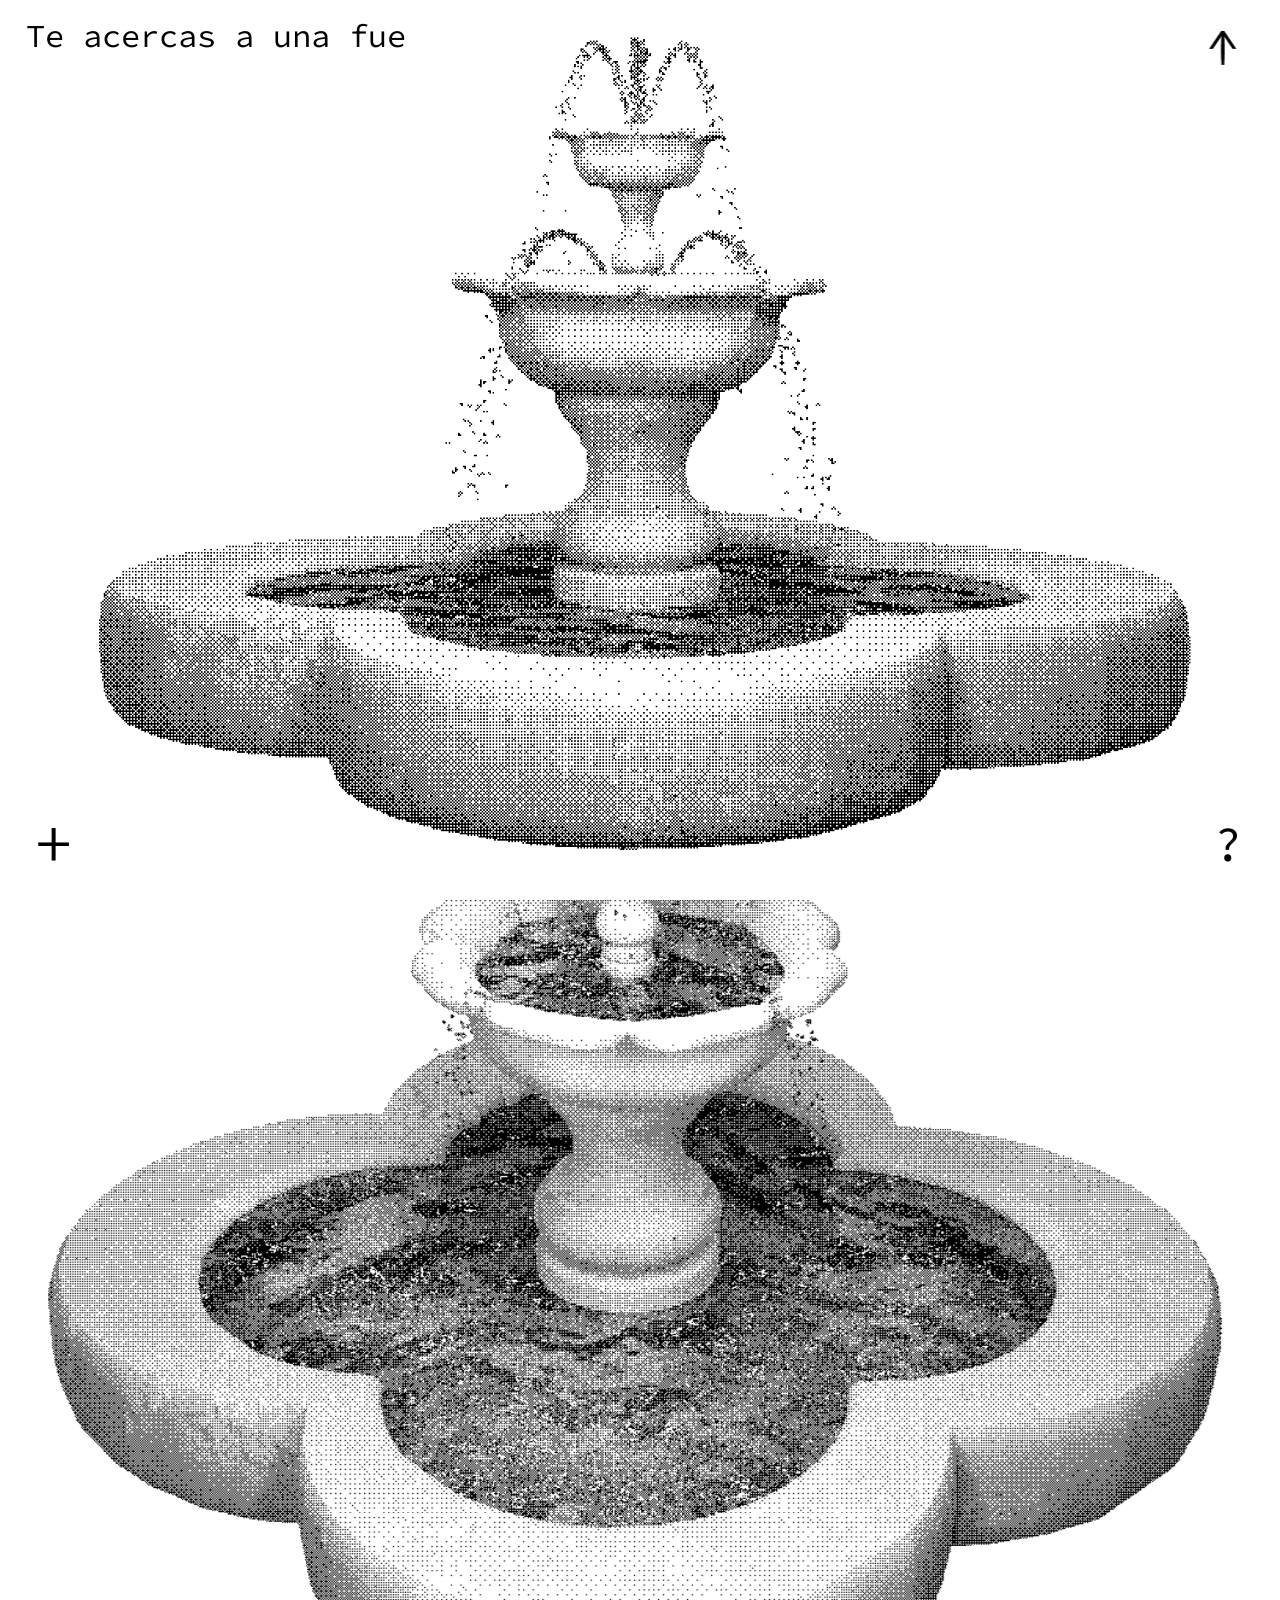
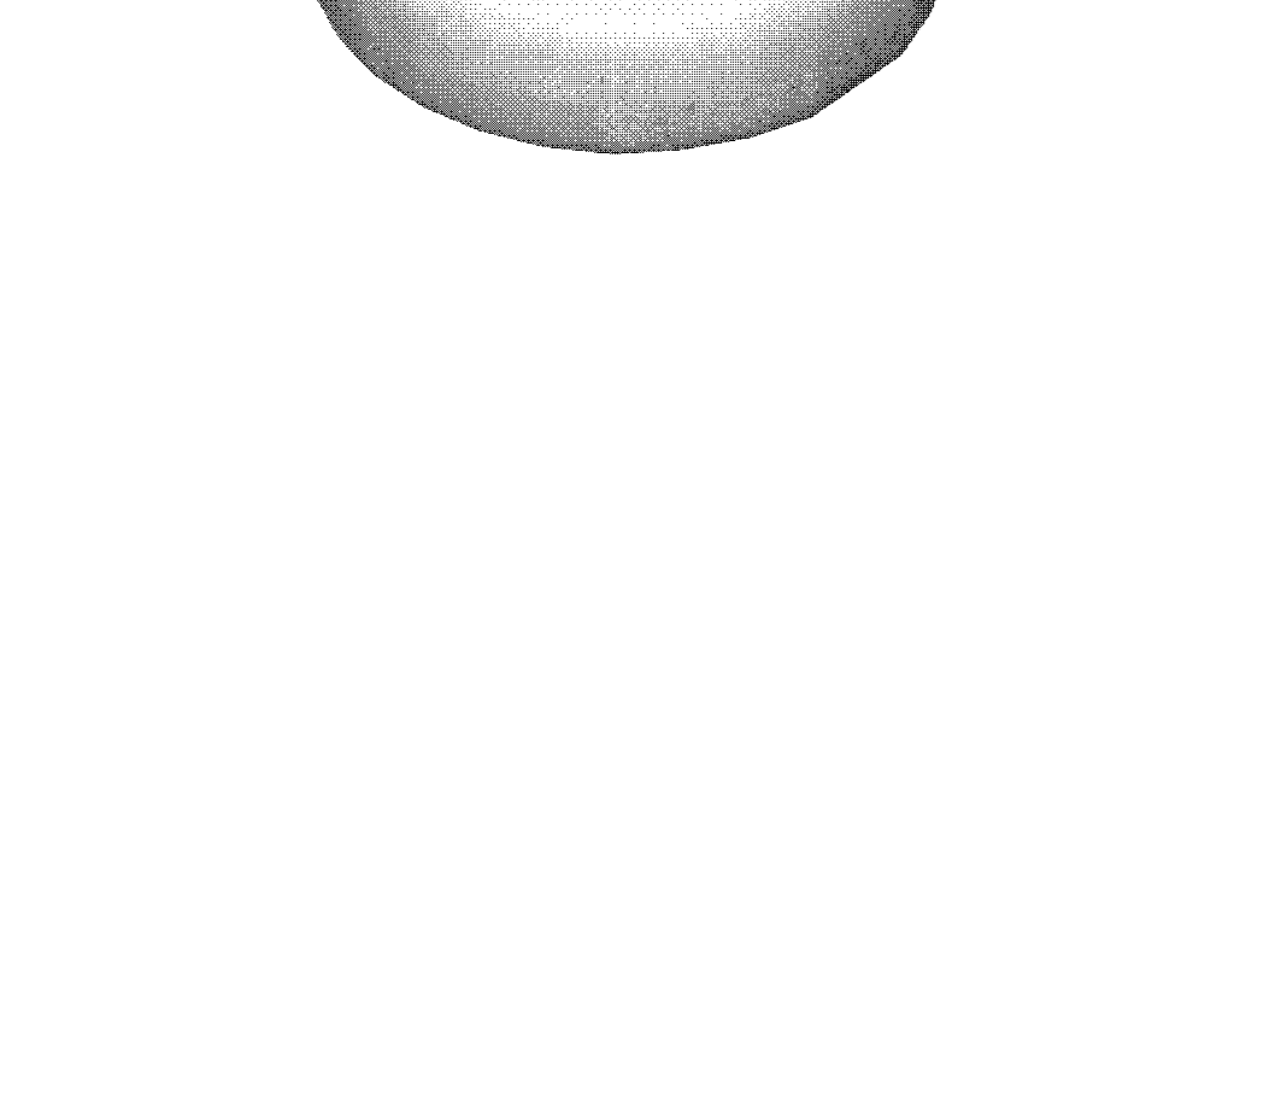
==== index.html @ 83a5a910 "init" ====
<!doctype html>
<html lang="es">
  <head>
    <meta charset="utf-8" />
    <meta name="viewport" content="width=device-width, initial-scale=1.0" />
    <title>Fuente de los Deseos — Cauce</title>
    <link
      href="https://fonts.googleapis.com/css2?family=Source+Code+Pro:ital,wght@0,300;0,400;0,700;1,400&display=swap"
      rel="stylesheet"
    />
    <script src="https://code.jquery.com/jquery-3.6.0.min.js"></script>
    <link rel="stylesheet" href="style.css" />
  </head>
  <body>
    <div id="top" style="display: none; position: absolute; top: 0; height: 0"></div>

    <header>
      <a id="typedtext" href="#bottom" style="display: inline-block; color: black"></a>
      <p id="secondtyped" style="display: block"></p>
    </header>

    <form id="coin-input" class="form">
      <textarea maxlength="150" rows="5" id="response" placeholder="escribe aqui" required></textarea>
      <button id="save-button" type="submit">Lanzar moneda</button>
    </form>

    <div id="gallery"></div>
    <div id="coin-show"></div>

    <div class="introGif-container" id="introGif">
      <canvas id="fountainzoom"></canvas>
    </div>

    <div class="basin-container" id="basinDiv">
      <div id="scrollTop-container">
        <a href="#top" id="scrollTotop">---&gt;</a>
      </div>
      <div id="menu-container">
        <ul style="list-style-type: none">
          <li id="wish">Un aprendizaje</li>
          <li id="poem">Una pregunta</li>
          <li id="resource">Un deseo</li>
        </ul>
      </div>
      <div class="entry-page"></div>
      <div id="about-container">
        <p>
          La Fuente de los Deseos es donde el cauce llega a su estuario.<br /><br />
          Esta fuente guarda aprendizajes, preguntas y deseos<br /><br />
        </p>
      </div>
      <div id="bottom-container">
        <div id="plus"><p>+</p></div>
        <div id="minus" class="hide"><p>-</p></div>
        <div id="about"><p>?</p></div>
        <div id="about-close" class="hide"><p>+</p></div>
        <div id="tossback"><p>Devolver</p></div>
      </div>
      <div id="nevermind"><p>Mejor no</p></div>
    </div>

    <div id="bottom" style="position: absolute; bottom: 0; top: 200vh"></div>
    <div id="moneda-label"></div>

    <script src="./main.js"></script>
  </body>
</html>
---- style.css ----
:root {
  overflow-x: hidden;
}
body {
  margin: 0;
  padding: 0;
  font-size: 24pt;
  height: 200vh;
  overscroll-behavior: none;
  -ms-overflow-style: none;
  scrollbar-width: none;
  background: white;
}
body::-webkit-scrollbar {
  display: none;
}
* {
  font-family: "Source Code Pro", monospace;
}
header {
  position: fixed;
  top: 1.75vh;
  left: 2vw;
  padding: 0 2.5vw 0 0;
  z-index: 9000;
}
p {
  margin: 0;
}
p,
h1,
h2 {
  user-select: none;
  font-size: 24pt;
}
li {
  font-size: 24pt;
  line-height: 42pt;
  cursor: pointer;
}
#typedtext {
  position: fixed;
  text-decoration: none;
  z-index: 1000;
  pointer-events: none;
  color: black;
}
#typedtext.active {
  pointer-events: auto;
}
#typedtext:hover {
  text-decoration: underline dotted black;
}
.introGif-container {
  padding: 0;
  margin: 0;
  height: 100vh;
  max-width: 100vw;
  background-size: auto 93.75%;
  background-repeat: no-repeat;
  background-position: center;
}
canvas {
  margin-top: -1px;
  z-index: 10;
  position: fixed;
  left: 46.25%;
  top: 50%;
  height: 100vh;
  max-width: 100vw;
  transform: translate(-50%, -50%);
}
.basin-container {
  opacity: 0;
  visibility: hidden;
  transition:
    opacity 0.3s,
    visibility 0.3s;
  margin-top: 100vh;
  z-index: 10;
  position: sticky;
  bottom: 0;
  left: 1vw;
  height: 100vh;
  width: 100vw;
  background-size: auto 96%;
  background-repeat: no-repeat;
  background-position: top center;
}
#scrollTop-container {
  transform: rotate(-90deg);
  position: fixed;
  display: flex;
  top: 1vh;
  right: 2.25vw;
  height: 40pt;
  width: 50pt;
}
#scrollTotop {
  text-decoration: none;
  color: black;
  font-size: 36pt;
  letter-spacing: -24px;
  z-index: 1000;
}
form {
  text-align: center;
  position: fixed;
}
#coin-input {
  display: none;
  z-index: 300;
}
#response {
  text-align: center;
  resize: none;
  font-size: 24pt;
  border-radius: 50%;
  border: 0px;
  background: none;
  height: 41vh;
  width: 41vh;
  position: fixed;
  bottom: 78px;
  left: calc(50vw - 20.6vh);
  overflow: visible;
  padding: 46px;
  box-sizing: border-box;
  color: black;
}
textarea:focus,
input:focus {
  outline: none;
}
::placeholder {
  color: white;
  opacity: 0.6;
}
#coin-show {
  display: none;
  z-index: 8000000;
  text-align: center;
  position: fixed;
}
.retrieve-text {
  text-align: center;
  font-size: 24pt;
  height: 41vh;
  width: 41vh;
  position: fixed;
  bottom: 45px;
  left: calc(50vw - 20.5vh);
  overflow: visible;
  padding: 5vh;
  box-sizing: border-box;
}
#save-button {
  font-size: 24pt;
  color: black;
  cursor: pointer;
  background-color: white;
  box-sizing: border-box;
  margin: 0;
  font-family: "Source Code Pro", monospace;
  padding: 0;
  border: none;
  position: fixed;
  right: 25px;
  bottom: 23px;
  line-height: 0;
  height: 43px;
}
#nevermind {
  position: fixed;
  display: none;
  left: 2vw;
  bottom: 3.5vh;
  pointer-events: all;
  cursor: pointer;
  z-index: 100;
}
#nevermind p {
  margin-bottom: 0;
  line-height: 1.1;
}
.hide {
  display: none !important;
}
#gallery {
  position: absolute;
  width: 50vw;
  height: 22vw;
  left: 25.5vw;
  top: 13vw;
  z-index: 115;
  mix-blend-mode: multiply;
}
#gallery > svg {
  position: fixed;
  cursor: pointer;
  width: 3vw;
  height: auto;
  transform: translate(-50%, -50%);
}
#gallery > img.moneda-en-agua {
  position: fixed;
  cursor: pointer;
  width: 3vw;
  height: auto;
  transform: translate(-50%, -50%);
}
#bottom-container {
  z-index: 1000;
  position: fixed;
  display: flex;
  flex-direction: row;
  width: 95%;
  height: 10vh;
  bottom: 0;
  margin: 2vh 2.5vw 2.5vh 2.5vw;
  pointer-events: none;
}
#plus,
#minus {
  position: absolute;
  display: flex;
  left: 0;
  bottom: 0;
  pointer-events: all;
  cursor: pointer;
}
#plus p,
#minus p {
  margin-bottom: 0;
  font-weight: 300;
  font-size: 54pt;
  -webkit-text-stroke: 1px black;
  line-height: 52pt;
}
ul {
  padding-inline-start: 16px;
}
#menu-container {
  max-width: 24vw;
  position: fixed;
  bottom: 10vh;
  left: 1.6vw;
  display: none;
}
#about-container {
  width: 16vw;
  max-height: 80vh;
  position: fixed;
  right: 2.5vw;
  display: none;
  overflow-y: scroll;
  bottom: 10vh;
  text-align: right;
}
#about-container > p {
  font-size: 18pt;
  line-height: 1.4;
}
#about {
  position: absolute;
  display: flex;
  right: 5px;
  bottom: 0;
  pointer-events: all;
  cursor: pointer;
}
#about-close {
  position: absolute;
  display: flex;
  right: 0;
  bottom: 0;
  pointer-events: all;
  cursor: pointer;
}
#about > p {
  margin-bottom: 0;
  line-height: 1.39;
  font-size: 36pt;
}
#about-close > p {
  margin-bottom: 0;
  font-weight: 300;
  font-size: 55pt;
  -webkit-text-stroke: 1px black;
  line-height: 50pt;
  transform: rotate(45deg);
}
#tossback {
  position: absolute;
  display: none;
  right: 0.5vw;
  bottom: 0;
  pointer-events: all;
  cursor: pointer;
}
#tossback p {
  margin-bottom: 0;
  line-height: 1.1;
}
#moneda-label {
  position: fixed;
  font-size: 12pt;
  background: white;
  padding: 2px 6px;
  pointer-events: none;
  display: none;
  z-index: 9999;
  border: 1px solid black;
}
.moneda-entrada {
  height: 45vh;
  position: fixed;
  bottom: 60px;
  left: calc(50vw - 22.5vh);
  animation: fade-in 0.3s forwards;
}
.moneda-grande {
  height: 45vh;
  width: 45vh;
  position: fixed;
  bottom: 60px;
  left: calc(50vw - 22.5vh);
}
@keyframes fade-in {
  from {
    opacity: 0;
  }
  to {
    opacity: 1;
  }
}
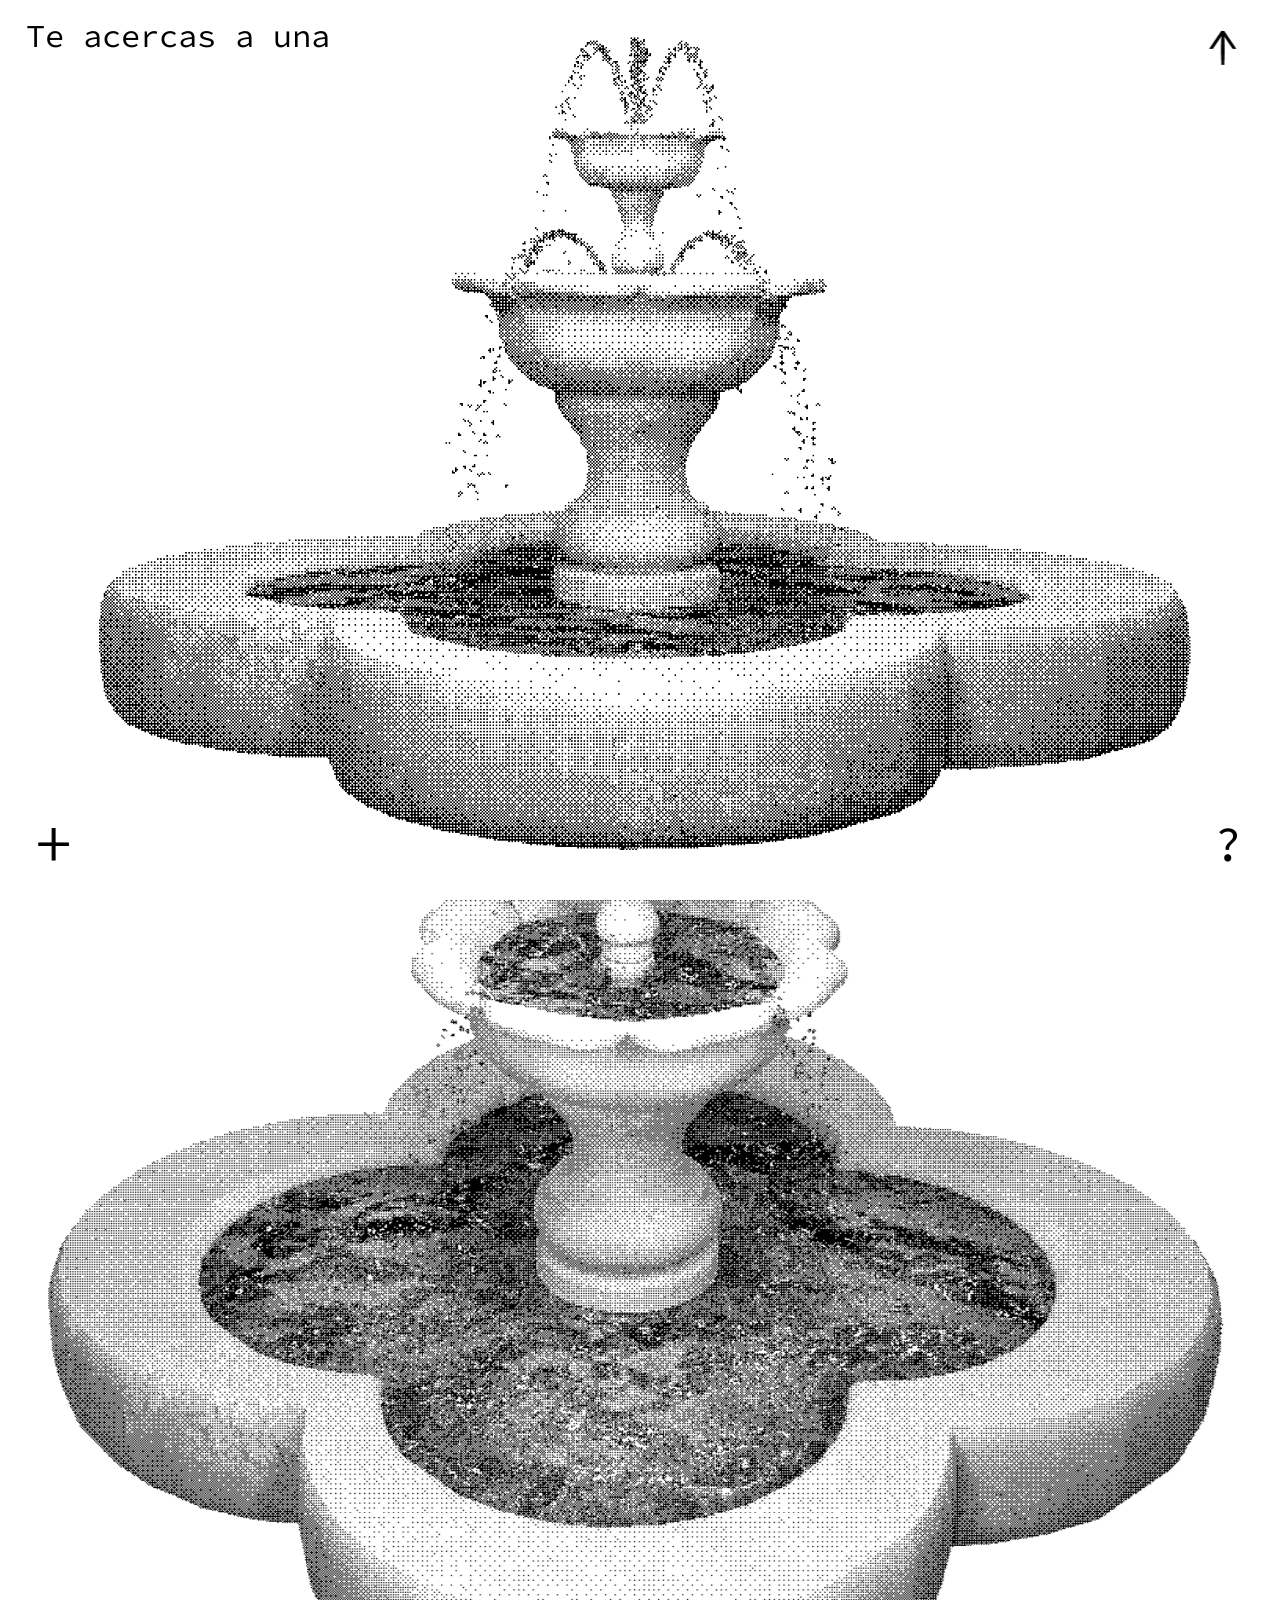
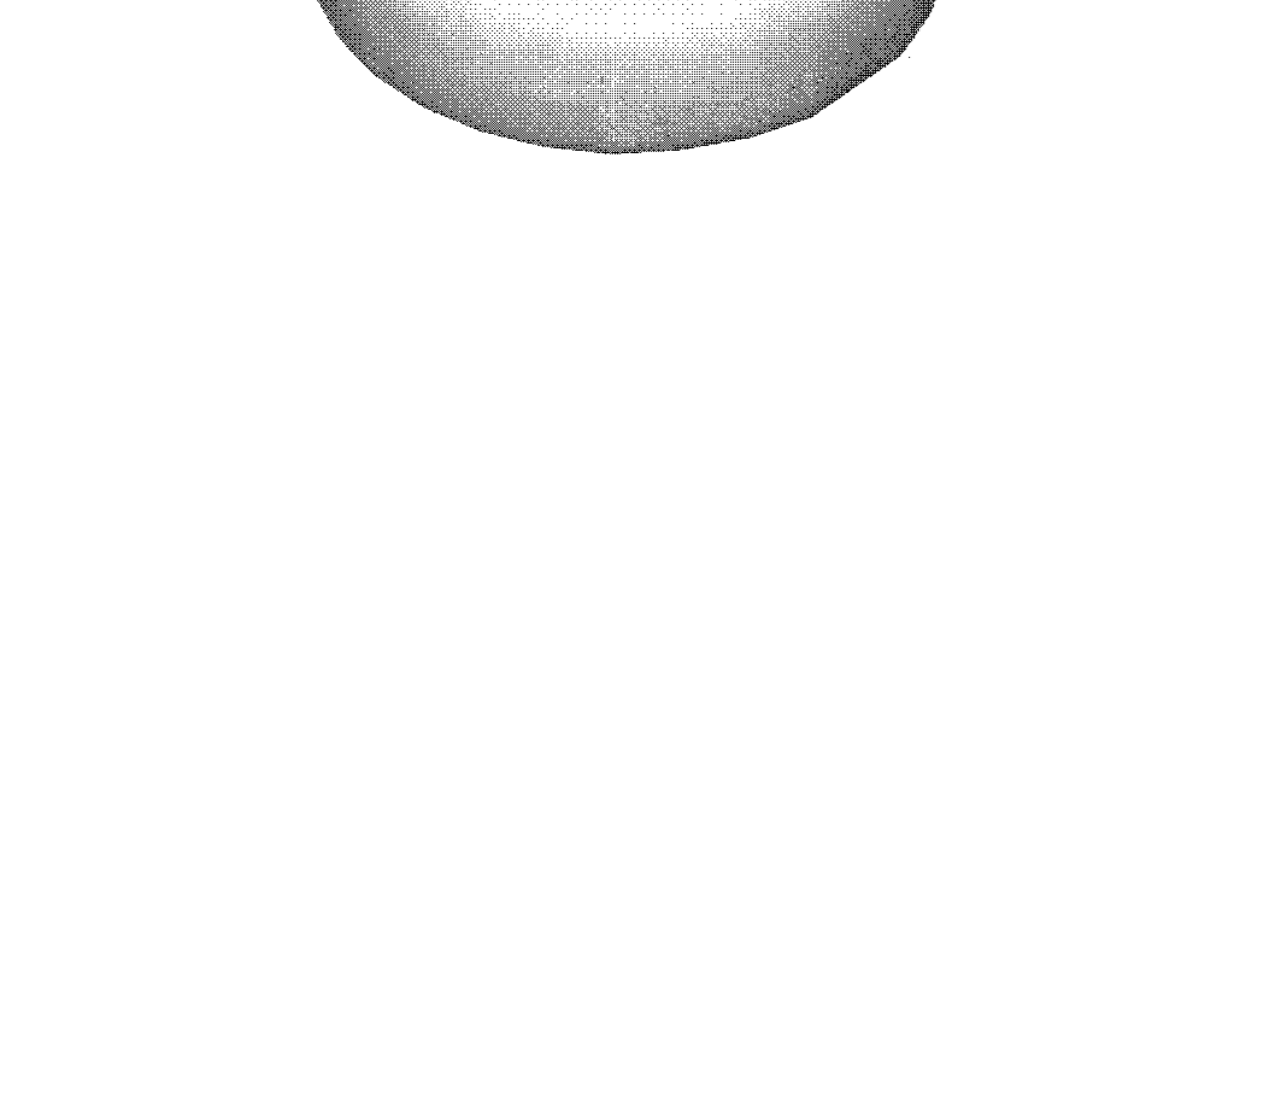
==== commit e516377a: "update text" ====
--- a/index.html
+++ b/index.html
@@ -3,7 +3,7 @@
   <head>
     <meta charset="utf-8" />
     <meta name="viewport" content="width=device-width, initial-scale=1.0" />
-    <title>Fuente de los Deseos — Cauce</title>
+    <title>Fuente de los deseos</title>
     <link
       href="https://fonts.googleapis.com/css2?family=Source+Code+Pro:ital,wght@0,300;0,400;0,700;1,400&display=swap"
       rel="stylesheet"
@@ -46,7 +46,8 @@
       <div id="about-container">
         <p>
           La Fuente de los Deseos es donde el cauce llega a su estuario.<br /><br />
-          Esta fuente guarda aprendizajes, preguntas y deseos<br /><br />
+          Esta fuente guarda aprendizajes, preguntas y deseos.  <br /><br />
+          (web original a-fountain.glitch.me, ahora 404)<br /><br />
         </p>
       </div>
       <div id="bottom-container">
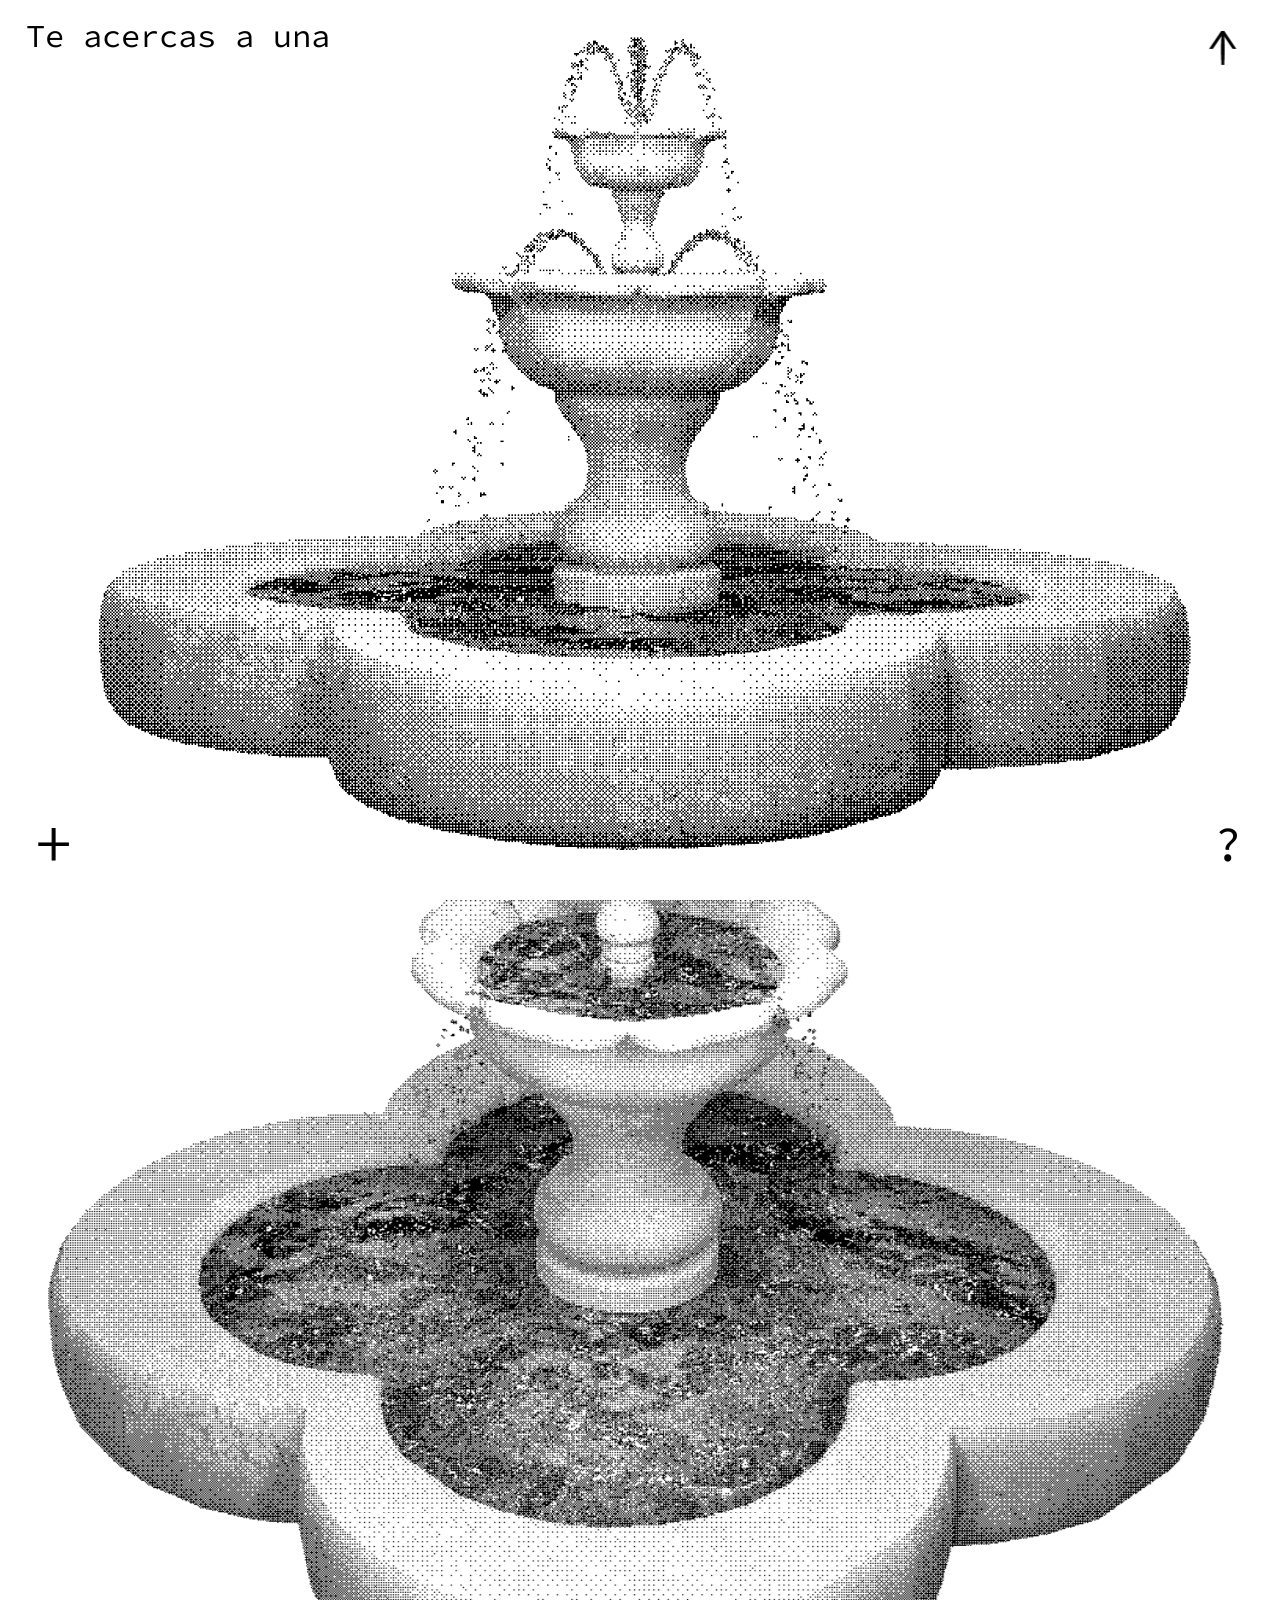
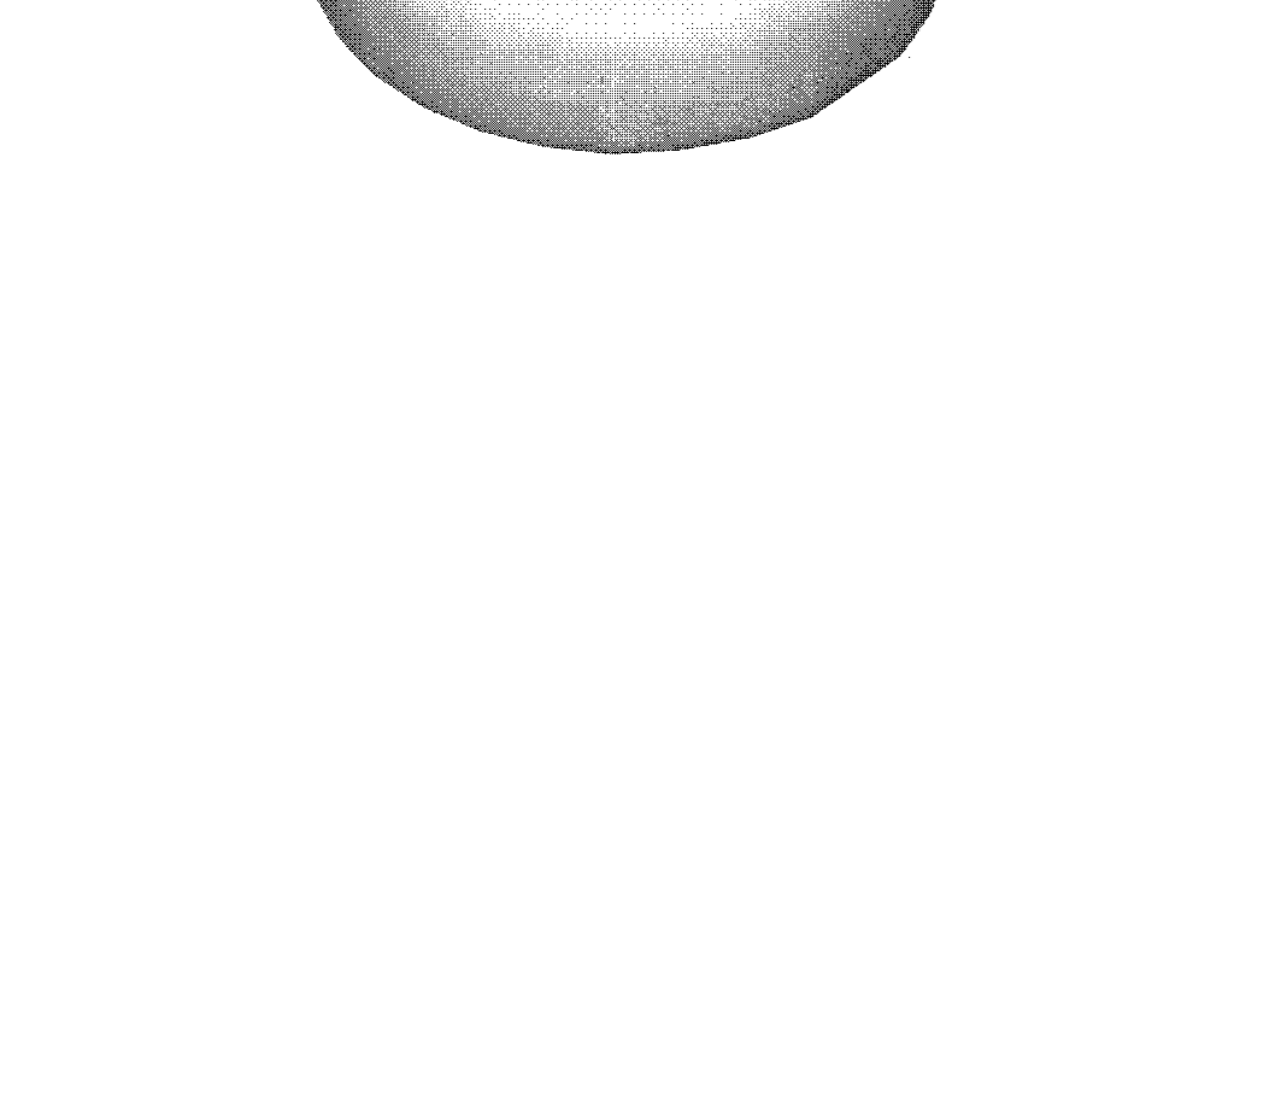
==== commit 1d833564: "update" ====
--- a/index.html
+++ b/index.html
@@ -20,7 +20,7 @@
     </header>
 
     <form id="coin-input" class="form">
-      <textarea maxlength="150" rows="5" id="response" placeholder="escribe aqui" required></textarea>
+      <textarea rows="5" id="response" placeholder="escribe aqui" required></textarea>
       <button id="save-button" type="submit">Lanzar moneda</button>
     </form>
 
@@ -35,24 +35,16 @@
       <div id="scrollTop-container">
         <a href="#top" id="scrollTotop">---&gt;</a>
       </div>
-      <div id="menu-container">
-        <ul style="list-style-type: none">
-          <li id="wish">Un aprendizaje</li>
-          <li id="poem">Una pregunta</li>
-          <li id="resource">Un deseo</li>
-        </ul>
-      </div>
       <div class="entry-page"></div>
       <div id="about-container">
         <p>
           La Fuente de los Deseos es donde el cauce llega a su estuario.<br /><br />
-          Esta fuente guarda aprendizajes, preguntas y deseos.  <br /><br />
+          Esta fuente guarda deseos.<br /><br />
           (web original a-fountain.glitch.me, ahora 404)<br /><br />
         </p>
       </div>
       <div id="bottom-container">
         <div id="plus"><p>+</p></div>
-        <div id="minus" class="hide"><p>-</p></div>
         <div id="about"><p>?</p></div>
         <div id="about-close" class="hide"><p>+</p></div>
         <div id="tossback"><p>Devolver</p></div>
--- a/style.css
+++ b/style.css
@@ -115,16 +115,16 @@
   text-align: center;
   resize: none;
   font-size: 24pt;
-  border-radius: 50%;
   border: 0px;
   background: none;
-  height: 41vh;
+  height: 33vh;
   width: 41vh;
   position: fixed;
   bottom: 78px;
   left: calc(50vw - 20.6vh);
   overflow: visible;
-  padding: 46px;
+  overflow-y: auto;
+  scrollbar-width: none;
   box-sizing: border-box;
   color: black;
 }
@@ -150,9 +150,17 @@
   position: fixed;
   bottom: 45px;
   left: calc(50vw - 20.5vh);
-  overflow: visible;
-  padding: 5vh;
+  overflow-y: auto;
+  overflow-x: hidden;
+  scrollbar-width: none;
+  -ms-overflow-style: none;
+  /* padding vertical generoso para centrar visualmente textos cortos */
+  padding: 7vh 5vh;
   box-sizing: border-box;
+  line-height: 1.3;
+}
+.retrieve-text::-webkit-scrollbar {
+  display: none;
 }
 #save-button {
   font-size: 24pt;
@@ -327,10 +335,191 @@
   left: calc(50vw - 22.5vh);
 }
 @keyframes fade-in {
-  from {
-    opacity: 0;
-  }
-  to {
-    opacity: 1;
-  }
-}
+  from { opacity: 0; }
+  to { opacity: 1; }
+}
+
+/* ── RESPONSIVE ─────────────────────────────────────────── */
+
+/* Tablet */
+@media (max-width: 1024px) {
+  p, h1, h2 { font-size: 20pt; }
+  li { font-size: 20pt; line-height: 36pt; }
+
+  #response {
+    font-size: 20pt;
+    height: 38vh;
+    width: 38vh;
+    left: calc(50vw - 19vh);
+    padding: 40px;
+  }
+  .retrieve-text-PLACEHOLDER {
+    font-size: 20pt;
+    height: 38vh;
+    width: 38vh;
+    left: calc(50vw - 19vh);
+  }
+  .moneda-entrada,
+  .moneda-grande {
+    height: 40vh;
+    width: 40vh;
+    left: calc(50vw - 20vh);
+  }
+
+  #about-container {
+    width: 24vw;
+  }
+  #about-container > p { font-size: 15pt; }
+
+  #gallery > img.moneda-en-agua { width: 4vw; }
+}
+
+/* Móvil grande / landscape */
+@media (max-width: 768px) {
+  p, h1, h2 { font-size: 16pt; }
+  li { font-size: 16pt; line-height: 30pt; }
+
+  header {
+    top: 1.5vh;
+    left: 3vw;
+    max-width: 70vw;
+  }
+
+  #scrollTop-container {
+    right: 3vw;
+    top: 0.5vh;
+  }
+  #scrollTotop { font-size: 28pt; }
+
+  #response {
+    font-size: 16pt;
+    height: 36vw;
+    width: 36vw;
+    left: calc(50vw - 18vw);
+    bottom: 70px;
+    padding: 5vw;
+  }
+  .retrieve-text-PLACEHOLDER {
+    font-size: 16pt;
+    height: 36vw;
+    width: 36vw;
+    left: calc(50vw - 18vw);
+    bottom: 40px;
+    padding: 4vw;
+  }
+  .moneda-entrada,
+  .moneda-grande {
+    height: 40vw;
+    width: 40vw;
+    bottom: 50px;
+    left: calc(50vw - 20vw);
+  }
+
+  #save-button {
+    font-size: 16pt;
+    right: 3vw;
+    bottom: 18px;
+    height: auto;
+  }
+
+  #plus p, #minus p {
+    font-size: 40pt;
+    line-height: 40pt;
+  }
+  #about > p { font-size: 28pt; }
+  #about-close > p { font-size: 42pt; line-height: 38pt; }
+
+  #about-container {
+    width: 52vw;
+    right: 3vw;
+    bottom: 9vh;
+  }
+  #about-container > p { font-size: 13pt; }
+
+  #gallery {
+    width: 60vw;
+    height: 30vw;
+    left: 20vw;
+    top: 14vw;
+  }
+  #gallery > img.moneda-en-agua { width: 6vw; }
+
+  #bottom-container {
+    margin: 2vh 3vw 2vh 3vw;
+  }
+
+  #nevermind {
+    left: 3vw;
+    bottom: 3vh;
+  }
+  #nevermind p { font-size: 16pt; }
+}
+
+/* Móvil pequeño / portrait */
+@media (max-width: 480px) {
+  p, h1, h2 { font-size: 13pt; }
+  li { font-size: 13pt; line-height: 26pt; }
+
+  header { max-width: 65vw; }
+
+  #response {
+    font-size: 13pt;
+    height: 52vw;
+    width: 52vw;
+    left: calc(50vw - 26vw);
+    bottom: 65px;
+    padding: 6vw;
+  }
+  .retrieve-text-PLACEHOLDER {
+    font-size: 13pt;
+    height: 52vw;
+    width: 52vw;
+    left: calc(50vw - 26vw);
+    bottom: 35px;
+    padding: 5vw;
+  }
+  .moneda-entrada,
+  .moneda-grande {
+    height: 56vw;
+    width: 56vw;
+    bottom: 48px;
+    left: calc(50vw - 28vw);
+  }
+
+  #save-button {
+    font-size: 13pt;
+    right: 3vw;
+    bottom: 14px;
+  }
+
+  #about-container {
+    width: 72vw;
+    right: 3vw;
+  }
+  #about-container > p { font-size: 11pt; }
+
+  #gallery {
+    width: 72vw;
+    height: 38vw;
+    left: 14vw;
+    top: 16vw;
+  }
+  #gallery > img.moneda-en-agua { width: 8vw; }
+
+  #nevermind p { font-size: 13pt; }
+  #tossback p { font-size: 13pt; }
+
+  /* Ocultar tooltip de nombre en táctil */
+  #moneda-label { display: none !important; }
+}
+
+/* Touch: agrandar targets */
+@media (hover: none) {
+  #plus, #minus, #about, #about-close, #nevermind, #tossback, #scrollTotop {
+    min-width: 44px;
+    min-height: 44px;
+  }
+  #gallery > img.moneda-en-agua {
+    padding: 4px;
+  }
+}
